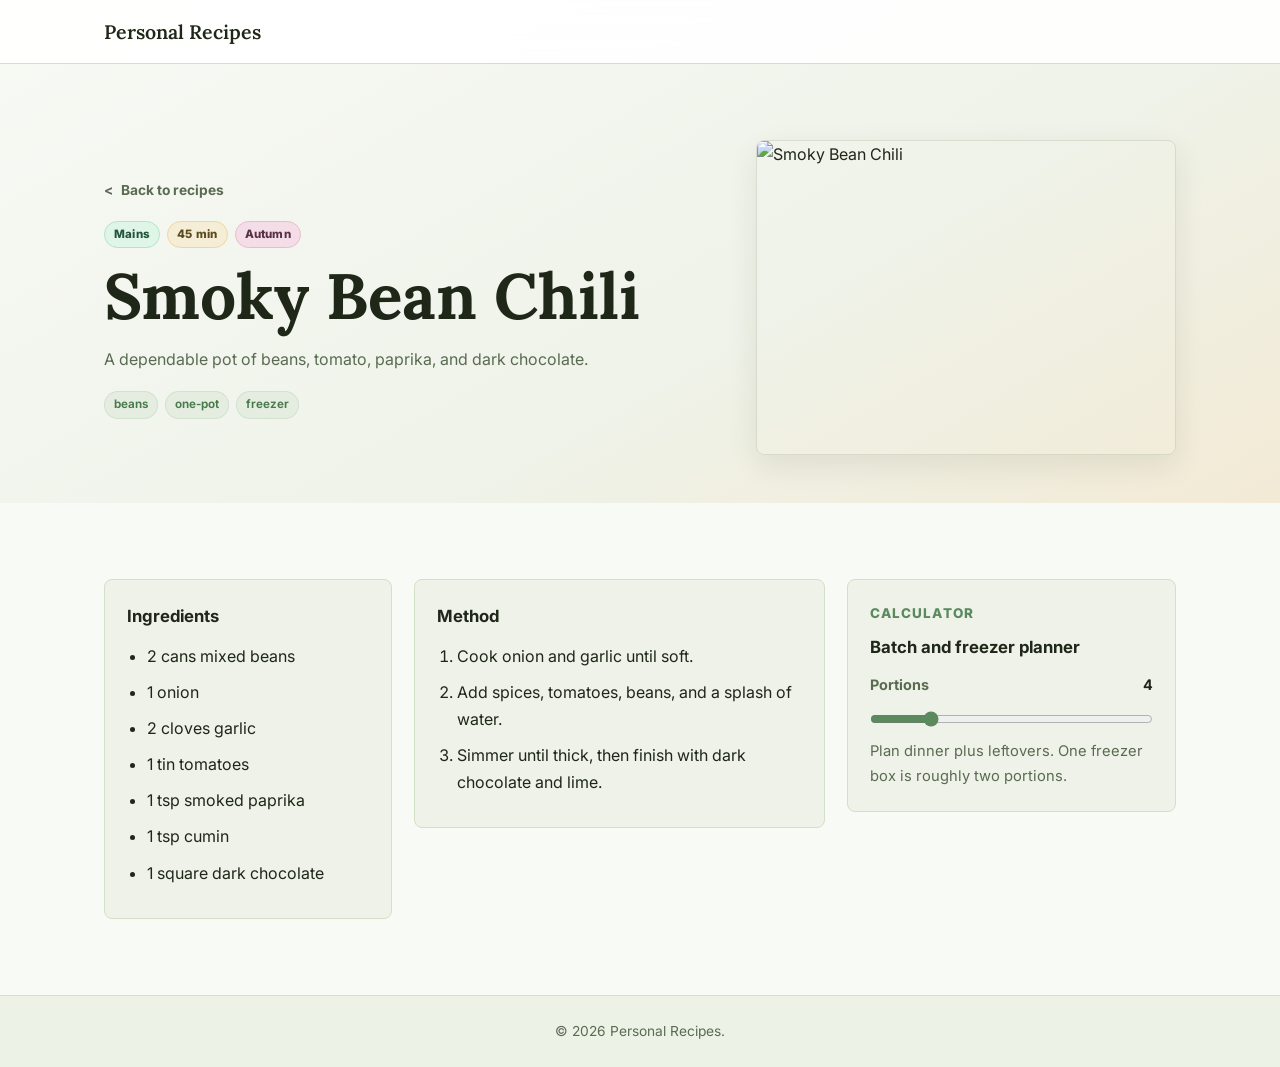
==== recipes/bean-chili.html @ 1d61d81a "Add dedicated recipe pages" ====
<!DOCTYPE html>
<html lang="en">
<head>
  <meta charset="UTF-8" />
  <meta name="viewport" content="width=device-width, initial-scale=1.0" />
  <title>Smoky Bean Chili | Personal Recipes</title>
  <meta name="description" content="A dependable pot of beans, tomato, paprika, and dark chocolate." />
  <link rel="stylesheet" href="../style.css" />
  <link rel="preconnect" href="https://fonts.googleapis.com" />
  <link rel="preconnect" href="https://fonts.gstatic.com" crossorigin />
  <link href="https://fonts.googleapis.com/css2?family=Inter:wght@300;400;500;600;700&family=Lora:ital,wght@0,400;0,600;1,400;1,600&display=swap" rel="stylesheet" />
</head>
<body data-recipe-id="bean-chili">
  <header id="site-header">
    <nav class="nav-container" aria-label="Main navigation">
      <a href="../index.html" class="nav-logo">Personal Recipes</a>
    </nav>
  </header>
  <main id="recipePage"></main>
  <footer><p>© <span id="footerYear"></span> Personal Recipes.</p></footer>
  <script src="../data/recipes.js"></script>
  <script src="../recipe-page.js"></script>
</body>
</html>
---- style.css ----
*, *::before, *::after { box-sizing: border-box; margin: 0; padding: 0; }

:root {
  --color-bg: #f8faf5;
  --color-surface: #eef2e8;
  --color-panel: #fffdf7;
  --color-border: #d4dfc8;
  --color-text: #1e2718;
  --color-text-muted: #5a6b52;
  --color-accent: #5a8a5e;
  --color-accent-h: #477a4b;
  --color-tomato: #bc5b45;
  --color-berry: #80495d;
  --color-gold: #b28738;
  --color-tag-bg: #e4ede0;
  --color-tag-text: #477a4b;
  --radius-sm: 6px;
  --radius-md: 8px;
  --shadow-sm: 0 1px 3px rgba(30,39,24,.07);
  --shadow-md: 0 10px 30px rgba(30,39,24,.09);
  --shadow-lg: 0 18px 60px rgba(30,39,24,.16);
  --nav-height: 64px;
  --section-pad: 76px;
  --max-width: 1120px;
  --transition: .2s ease;
}

html { scroll-behavior: smooth; }

body {
  font-family: 'Inter', system-ui, sans-serif;
  background: var(--color-bg);
  color: var(--color-text);
  line-height: 1.7;
  font-size: 16px;
  overflow-x: hidden;
}

a { color: var(--color-accent); text-decoration: none; }
a:hover { text-decoration: underline; }
img { display: block; max-width: 100%; }
button, input, select { font: inherit; }

.section-inner {
  max-width: var(--max-width);
  margin: 0 auto;
  padding: var(--section-pad) 24px;
}

.section-title {
  font-family: 'Lora', serif;
  font-size: clamp(1.65rem, 3vw, 2.15rem);
  font-weight: 600;
  line-height: 1.22;
  color: var(--color-text);
}

.section-subtitle {
  max-width: 680px;
  color: var(--color-text-muted);
  margin-top: 8px;
  font-size: .95rem;
}

.btn {
  display: inline-flex;
  align-items: center;
  justify-content: center;
  min-height: 42px;
  gap: 6px;
  padding: 9px 20px;
  border-radius: var(--radius-sm);
  border: 2px solid transparent;
  font-size: .93rem;
  font-weight: 650;
  cursor: pointer;
  transition: background var(--transition), color var(--transition), border-color var(--transition), transform var(--transition);
  text-decoration: none;
}

.btn:hover { text-decoration: none; transform: translateY(-1px); }

.btn-primary {
  background: var(--color-accent);
  color: #fff;
  border-color: var(--color-accent);
}

.btn-primary:hover {
  background: var(--color-accent-h);
  border-color: var(--color-accent-h);
}

.btn-secondary {
  background: transparent;
  color: var(--color-accent);
  border-color: var(--color-accent);
}

.btn-secondary:hover { background: var(--color-tag-bg); }

#site-header {
  position: fixed;
  top: 0; left: 0; right: 0;
  height: var(--nav-height);
  background: rgba(255,255,255,.9);
  backdrop-filter: blur(12px);
  -webkit-backdrop-filter: blur(12px);
  border-bottom: 1px solid var(--color-border);
  z-index: 100;
  transition: box-shadow var(--transition);
}

#site-header.scrolled { box-shadow: var(--shadow-sm); }

.nav-container {
  max-width: var(--max-width);
  margin: 0 auto;
  padding: 0 24px;
  height: 100%;
  display: flex;
  align-items: center;
  justify-content: space-between;
}

.nav-logo {
  font-family: 'Lora', serif;
  font-size: 1.22rem;
  font-weight: 600;
  color: var(--color-text);
  text-decoration: none;
}

.hero-section {
  display: flex;
  align-items: center;
  padding-top: var(--nav-height);
  background:
    linear-gradient(150deg, rgba(248,250,245,.98) 0%, rgba(238,242,232,.92) 52%, rgba(241,229,203,.8) 100%);
}

.hero-inner {
  width: 100%;
  max-width: var(--max-width);
  margin: 0 auto;
  padding: 48px 24px 36px;
}

.hero-copy {
  min-width: 0;
  max-width: 720px;
}

.hero-search {
  width: 100%;
  max-width: 620px;
  background: rgba(255,255,255,.68);
  border: 1px solid rgba(122,148,108,.24);
  border-radius: var(--radius-md);
  padding: 14px;
  box-shadow: var(--shadow-sm);
}

.hero-search label {
  display: block;
  color: var(--color-text-muted);
  font-size: .78rem;
  font-weight: 800;
  letter-spacing: .08em;
  text-transform: uppercase;
  margin-bottom: 8px;
}

.search-row {
  display: grid;
  grid-template-columns: 1fr auto;
  gap: 10px;
}

.search-row input {
  width: 100%;
  min-width: 0;
  border: 1px solid var(--color-border);
  border-radius: var(--radius-sm);
  background: #fff;
  color: var(--color-text);
  padding: 10px 12px;
  outline: none;
}

.search-row input:focus {
  border-color: var(--color-accent);
  box-shadow: 0 0 0 3px rgba(90,138,94,.16);
}

.recipes-section { background: var(--color-bg); }

.recipes-section .section-inner {
  padding-top: 42px;
}

.section-heading {
  display: flex;
  gap: 20px;
  justify-content: space-between;
  align-items: end;
  margin-bottom: 24px;
}

.section-heading > div {
  min-width: 0;
}

.sort-control {
  display: inline-flex;
  align-items: center;
  gap: 8px;
  color: var(--color-text-muted);
  font-size: .82rem;
  font-weight: 700;
}

.sort-control select {
  min-width: 0;
  border: 1px solid var(--color-border);
  background: var(--color-surface);
  color: var(--color-text);
  border-radius: var(--radius-sm);
  padding: 7px 10px;
  font-size: .84rem;
  font-weight: 600;
}

.filter-bar {
  display: flex;
  gap: 8px;
  flex-wrap: wrap;
  margin-bottom: 24px;
}

.filter-btn {
  background: var(--color-surface);
  border: 1px solid var(--color-border);
  color: var(--color-text-muted);
  padding: 7px 15px;
  border-radius: 99px;
  font-size: .85rem;
  font-weight: 650;
  cursor: pointer;
  transition: background var(--transition), color var(--transition), border-color var(--transition);
}

.filter-btn:hover,
.filter-btn.active {
  background: var(--color-accent);
  border-color: var(--color-accent);
  color: #fff;
}

.recipe-grid {
  display: grid;
  grid-template-columns: repeat(auto-fill, minmax(270px, 1fr));
  gap: 24px;
  align-items: stretch;
}

.recipe-card {
  min-height: 100%;
  background: linear-gradient(180deg, rgba(255,255,255,.8) 0%, var(--color-surface) 100%);
  border: 1px solid rgba(122,148,108,.2);
  border-radius: var(--radius-md);
  overflow: hidden;
  display: flex;
  flex-direction: column;
  box-shadow: 0 10px 28px rgba(30,39,24,.06);
  cursor: pointer;
  text-align: left;
  color: var(--color-text);
  text-decoration: none;
  transition: transform var(--transition), box-shadow var(--transition), border-color var(--transition);
}

.recipe-card:hover { text-decoration: none; }

.recipe-card:hover,
.recipe-card:focus-visible {
  transform: translateY(-5px);
  box-shadow: var(--shadow-md);
  border-color: rgba(90,138,94,.38);
  outline: none;
}

.recipe-card img {
  width: 100%;
  aspect-ratio: 16 / 10;
  object-fit: cover;
  background: var(--color-surface);
}

.recipe-card-body {
  padding: 18px;
  display: flex;
  flex-direction: column;
  gap: 11px;
  flex: 1;
}

.recipe-meta-row,
.recipe-tags {
  display: flex;
  flex-wrap: wrap;
  gap: 7px;
  align-items: center;
}

.recipe-category,
.recipe-time,
.recipe-season,
.recipe-favorite {
  display: inline-flex;
  align-items: center;
  border-radius: 99px;
  padding: 3px 9px;
  font-size: .72rem;
  font-weight: 800;
  letter-spacing: .02em;
  white-space: nowrap;
}

.recipe-category { color: #24553d; background: #dff5e7; border: 1px solid #b4e3c5; }
.recipe-time { color: #5b4a1f; background: #f6edd6; border: 1px solid #ead7a5; }
.recipe-season { color: #583148; background: #f4dde6; border: 1px solid #e6bdce; }
.recipe-favorite { color: #71490f; background: #f8e7be; border: 1px solid #e5c36e; }

.recipe-card h3 {
  font-size: 1.08rem;
  font-weight: 700;
  line-height: 1.34;
}

.recipe-card p {
  color: var(--color-text-muted);
  font-size: .9rem;
  line-height: 1.62;
  flex: 1;
}

.recipe-tags span {
  color: var(--color-tag-text);
  background: var(--color-tag-bg);
  border: 1px solid rgba(90,138,94,.12);
  border-radius: 99px;
  padding: 3px 9px;
  font-size: .73rem;
  font-weight: 650;
}

.empty-state {
  grid-column: 1 / -1;
  color: var(--color-text-muted);
  background: var(--color-surface);
  border: 1px solid var(--color-border);
  border-radius: var(--radius-md);
  padding: 22px;
}

footer {
  background: #edf2e7;
  border-top: 1px solid var(--color-border);
  text-align: center;
  padding: 24px;
  color: var(--color-text-muted);
  font-size: .86rem;
}

.recipe-hero-detail {
  padding-top: var(--nav-height);
  background: linear-gradient(150deg, rgba(248,250,245,.98) 0%, rgba(238,242,232,.92) 60%, rgba(241,229,203,.76) 100%);
}

.recipe-hero-grid {
  display: grid;
  grid-template-columns: minmax(0, 1fr) minmax(300px, 420px);
  gap: 40px;
  align-items: center;
  padding-bottom: 48px;
}

.back-link {
  display: inline-flex;
  margin-bottom: 18px;
  color: var(--color-text-muted);
  font-size: .86rem;
  font-weight: 700;
}

.back-link::before {
  content: "<";
  margin-right: 8px;
}

.recipe-hero-grid h1 {
  font-family: 'Lora', serif;
  font-size: clamp(2.1rem, 5vw, 4rem);
  line-height: 1.08;
  margin: 14px 0 14px;
}

.recipe-hero-grid p {
  color: var(--color-text-muted);
  max-width: 640px;
  margin-bottom: 18px;
}

.recipe-hero-grid img {
  width: 100%;
  aspect-ratio: 4 / 3;
  object-fit: cover;
  border-radius: var(--radius-md);
  border: 1px solid rgba(122,148,108,.22);
  box-shadow: var(--shadow-md);
}

.recipe-detail-grid {
  display: grid;
  grid-template-columns: minmax(240px, .7fr) minmax(0, 1fr) minmax(260px, .8fr);
  gap: 22px;
  align-items: start;
}

.recipe-panel,
.recipe-tool {
  background: var(--color-surface);
  border: 1px solid var(--color-border);
  border-radius: var(--radius-md);
  padding: 22px;
}

.recipe-panel h2,
.recipe-tool h2 {
  font-size: 1.05rem;
  margin-bottom: 12px;
}

.recipe-panel ul,
.recipe-panel ol {
  padding-left: 20px;
}

.recipe-panel li {
  margin-bottom: 9px;
}

.recipe-feature-stack {
  display: grid;
  gap: 14px;
}

.tool-kicker {
  display: block;
  margin-bottom: 8px;
  font-size: .84rem;
  color: var(--color-accent);
  font-weight: 800;
  letter-spacing: .08em;
  text-transform: uppercase;
}

.recipe-tool p {
  color: var(--color-text-muted);
  font-size: .92rem;
}

.range-control {
  display: flex;
  align-items: center;
  justify-content: space-between;
  gap: 12px;
  color: var(--color-text-muted);
  font-size: .9rem;
  font-weight: 700;
  margin-bottom: 10px;
}

.range-control strong {
  color: var(--color-text);
}

.recipe-tool input[type="range"] {
  width: 100%;
  accent-color: var(--color-accent);
  margin-bottom: 12px;
}

.source-tool .btn {
  margin-top: 12px;
}

.recipe-not-found {
  padding-top: calc(var(--nav-height) + 60px);
}

.reveal {
  opacity: 0;
  transform: translateY(12px);
  transition: opacity .45s ease, transform .45s ease;
}

.reveal.visible {
  opacity: 1;
  transform: translateY(0);
}

@media (max-width: 900px) {
  .hero-section { min-height: auto; }
}

@media (max-width: 760px) {
  :root { --section-pad: 58px; }

  .hero-search {
    max-width: 100%;
  }

  .section-heading {
    align-items: flex-start;
    flex-direction: column;
    width: 100%;
  }

  .search-row {
    grid-template-columns: 1fr;
  }

  .search-row .btn {
    width: 100%;
  }

  .recipe-hero-grid,
  .recipe-detail-grid { grid-template-columns: 1fr; }
}

@media (max-width: 520px) {
  .section-inner,
  .nav-container,
  .hero-inner {
    padding-left: 18px;
    padding-right: 18px;
  }

  .nav-logo {
    max-width: 230px;
    font-size: 1.08rem;
  }

  .hero-copy,
  .hero-search {
    width: calc(100vw - 56px);
    max-width: calc(100vw - 56px);
  }

  .sort-control {
    width: 100%;
  }

  .sort-control {
    justify-content: space-between;
    align-items: center;
    gap: 12px;
  }

  .sort-control select {
    width: min(210px, calc(100vw - 132px));
  }

  .filter-bar {
    flex-wrap: wrap;
  }

  .filter-btn {
    flex: 0 0 auto;
  }

  .recipe-grid {
    grid-template-columns: 1fr;
  }

  .section-heading > div,
  .section-subtitle {
    width: calc(100vw - 36px);
    max-width: calc(100vw - 36px);
  }

  .recipe-hero-grid { gap: 24px; }
}
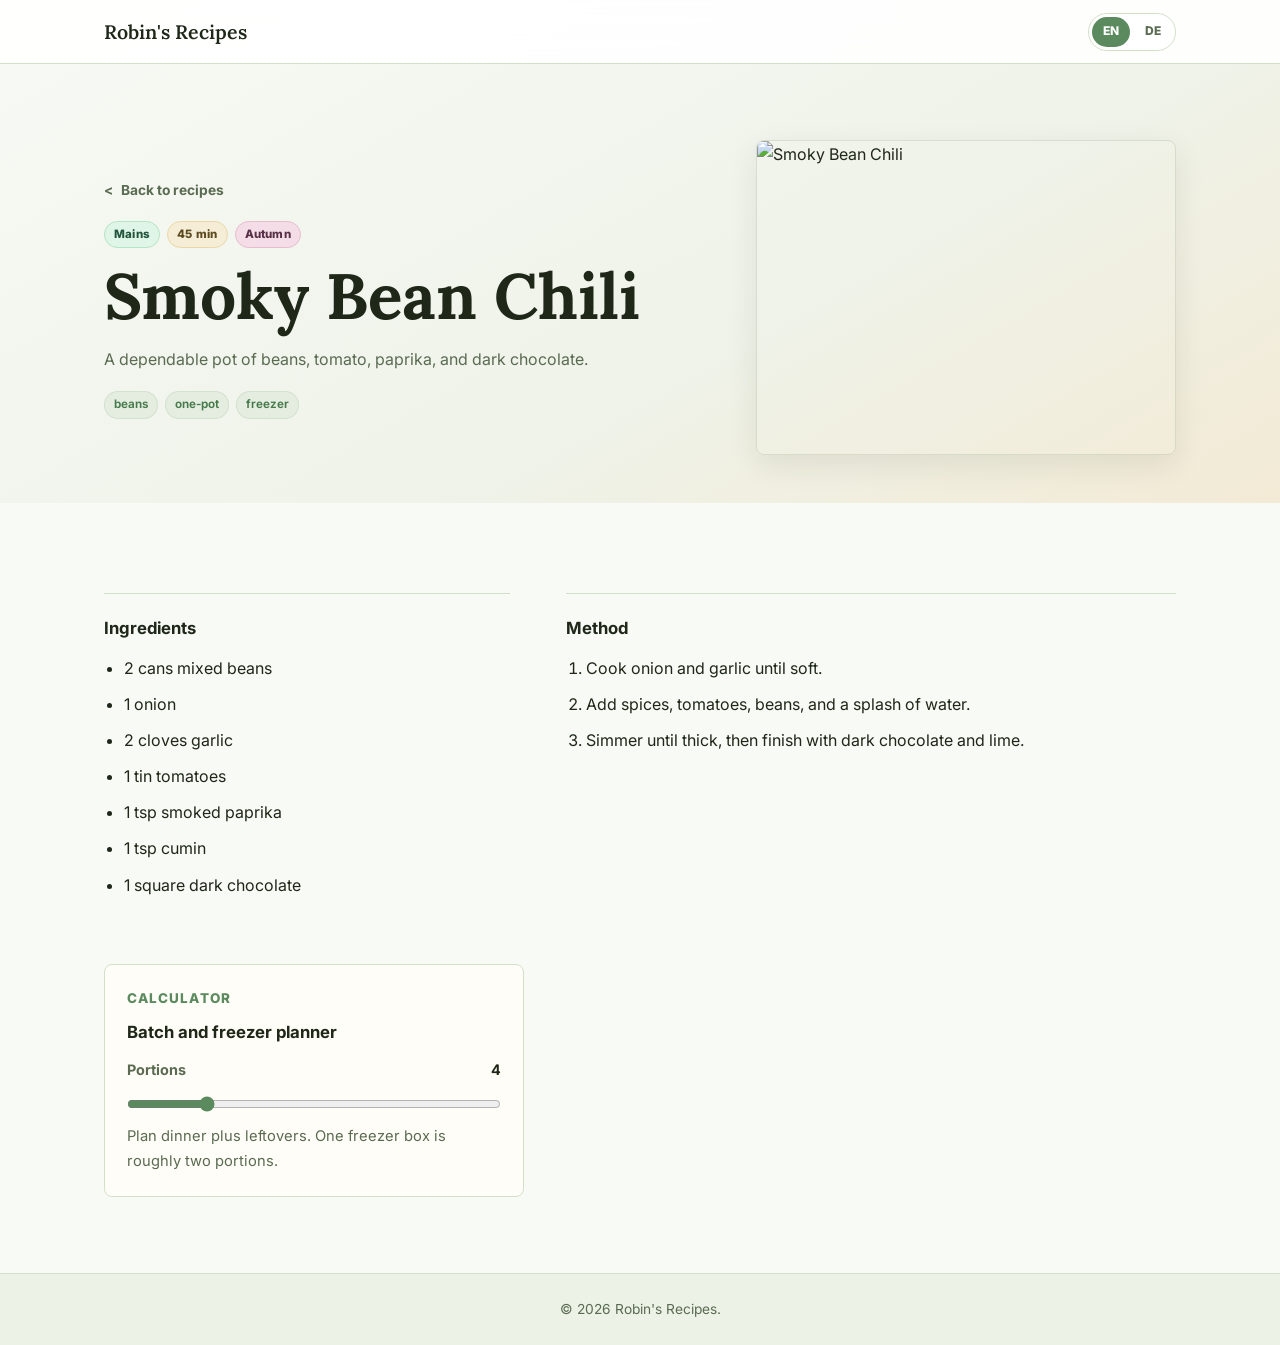
==== commit 2583fb6b: "Add bilingual site support" ====
--- a/recipes/bean-chili.html
+++ b/recipes/bean-chili.html
@@ -3,7 +3,7 @@
 <head>
   <meta charset="UTF-8" />
   <meta name="viewport" content="width=device-width, initial-scale=1.0" />
-  <title>Smoky Bean Chili | Personal Recipes</title>
+  <title>Smoky Bean Chili | Robin's Recipes</title>
   <meta name="description" content="A dependable pot of beans, tomato, paprika, and dark chocolate." />
   <link rel="stylesheet" href="../style.css" />
   <link rel="preconnect" href="https://fonts.googleapis.com" />
@@ -13,12 +13,13 @@
 <body data-recipe-id="bean-chili">
   <header id="site-header">
     <nav class="nav-container" aria-label="Main navigation">
-      <a href="../index.html" class="nav-logo">Personal Recipes</a>
+      <a href="../index.html" class="nav-logo">Robin's Recipes</a>
     </nav>
   </header>
   <main id="recipePage"></main>
-  <footer><p>© <span id="footerYear"></span> Personal Recipes.</p></footer>
+  <footer><p>© <span id="footerYear"></span> <span data-site-name>Robin's Recipes</span>.</p></footer>
   <script src="../data/recipes.js"></script>
+  <script src="../i18n.js"></script>
   <script src="../recipe-page.js"></script>
 </body>
 </html>
--- a/style.css
+++ b/style.css
@@ -131,6 +131,34 @@
   text-decoration: none;
 }
 
+.language-toggle {
+  display: inline-flex;
+  align-items: center;
+  gap: 4px;
+  border: 1px solid var(--color-border);
+  border-radius: 99px;
+  padding: 3px;
+  background: rgba(255,255,255,.72);
+}
+
+.language-toggle button {
+  min-width: 38px;
+  min-height: 30px;
+  border: 0;
+  border-radius: 99px;
+  background: transparent;
+  color: var(--color-text-muted);
+  cursor: pointer;
+  font-size: .75rem;
+  font-weight: 800;
+  letter-spacing: .04em;
+}
+
+.language-toggle button.active {
+  background: var(--color-accent);
+  color: #fff;
+}
+
 .hero-section {
   display: flex;
   align-items: center;
@@ -297,6 +325,29 @@
   background: var(--color-surface);
 }
 
+.recipe-card-placeholder {
+  width: 100%;
+  aspect-ratio: 16 / 10;
+  background:
+    linear-gradient(135deg, rgba(245,232,188,.72), rgba(212,232,217,.7)),
+    var(--color-surface);
+  display: grid;
+  place-items: center;
+  color: #4d6747;
+  border-bottom: 1px solid rgba(122,148,108,.16);
+}
+
+.recipe-card-placeholder span {
+  border: 1px solid rgba(90,138,94,.24);
+  border-radius: 99px;
+  padding: 6px 12px;
+  background: rgba(255,255,255,.55);
+  font-size: .74rem;
+  font-weight: 800;
+  letter-spacing: .06em;
+  text-transform: uppercase;
+}
+
 .recipe-card-body {
   padding: 18px;
   display: flex;
@@ -386,6 +437,10 @@
   padding-bottom: 48px;
 }
 
+.recipe-hero-grid-no-image {
+  grid-template-columns: minmax(0, 760px);
+}
+
 .back-link {
   display: inline-flex;
   margin-bottom: 18px;
@@ -421,16 +476,46 @@
   box-shadow: var(--shadow-md);
 }
 
+.recipe-body {
+  padding-top: 48px;
+}
+
+.recipe-top-info {
+  display: grid;
+  grid-template-columns: repeat(auto-fit, minmax(230px, 1fr));
+  gap: 18px;
+  margin-bottom: 42px;
+}
+
+.recipe-info-block {
+  border-top: 3px solid var(--color-accent);
+  padding-top: 14px;
+}
+
+.recipe-info-block h2 {
+  font-size: 1.02rem;
+  margin-bottom: 8px;
+}
+
+.recipe-info-block p {
+  color: var(--color-text-muted);
+  font-size: .93rem;
+}
+
 .recipe-detail-grid {
   display: grid;
-  grid-template-columns: minmax(240px, .7fr) minmax(0, 1fr) minmax(260px, .8fr);
-  gap: 22px;
+  grid-template-columns: minmax(240px, .72fr) minmax(0, 1.08fr);
+  gap: 56px;
   align-items: start;
 }
 
-.recipe-panel,
+.recipe-panel {
+  border-top: 1px solid var(--color-border);
+  padding-top: 20px;
+}
+
 .recipe-tool {
-  background: var(--color-surface);
+  background: var(--color-panel);
   border: 1px solid var(--color-border);
   border-radius: var(--radius-md);
   padding: 22px;
@@ -454,6 +539,8 @@
 .recipe-feature-stack {
   display: grid;
   gap: 14px;
+  grid-column: 1 / -1;
+  max-width: 420px;
 }
 
 .tool-kicker {
@@ -492,8 +579,19 @@
   margin-bottom: 12px;
 }
 
-.source-tool .btn {
-  margin-top: 12px;
+.related-recipe-list {
+  display: grid;
+  gap: 8px;
+}
+
+.related-recipe-link {
+  display: block;
+  color: var(--color-accent);
+  font-weight: 800;
+}
+
+.related-recipe-link::after {
+  content: " ->";
 }
 
 .recipe-not-found {
@@ -538,6 +636,10 @@
 
   .recipe-hero-grid,
   .recipe-detail-grid { grid-template-columns: 1fr; }
+
+  .recipe-detail-grid {
+    gap: 34px;
+  }
 }
 
 @media (max-width: 520px) {
